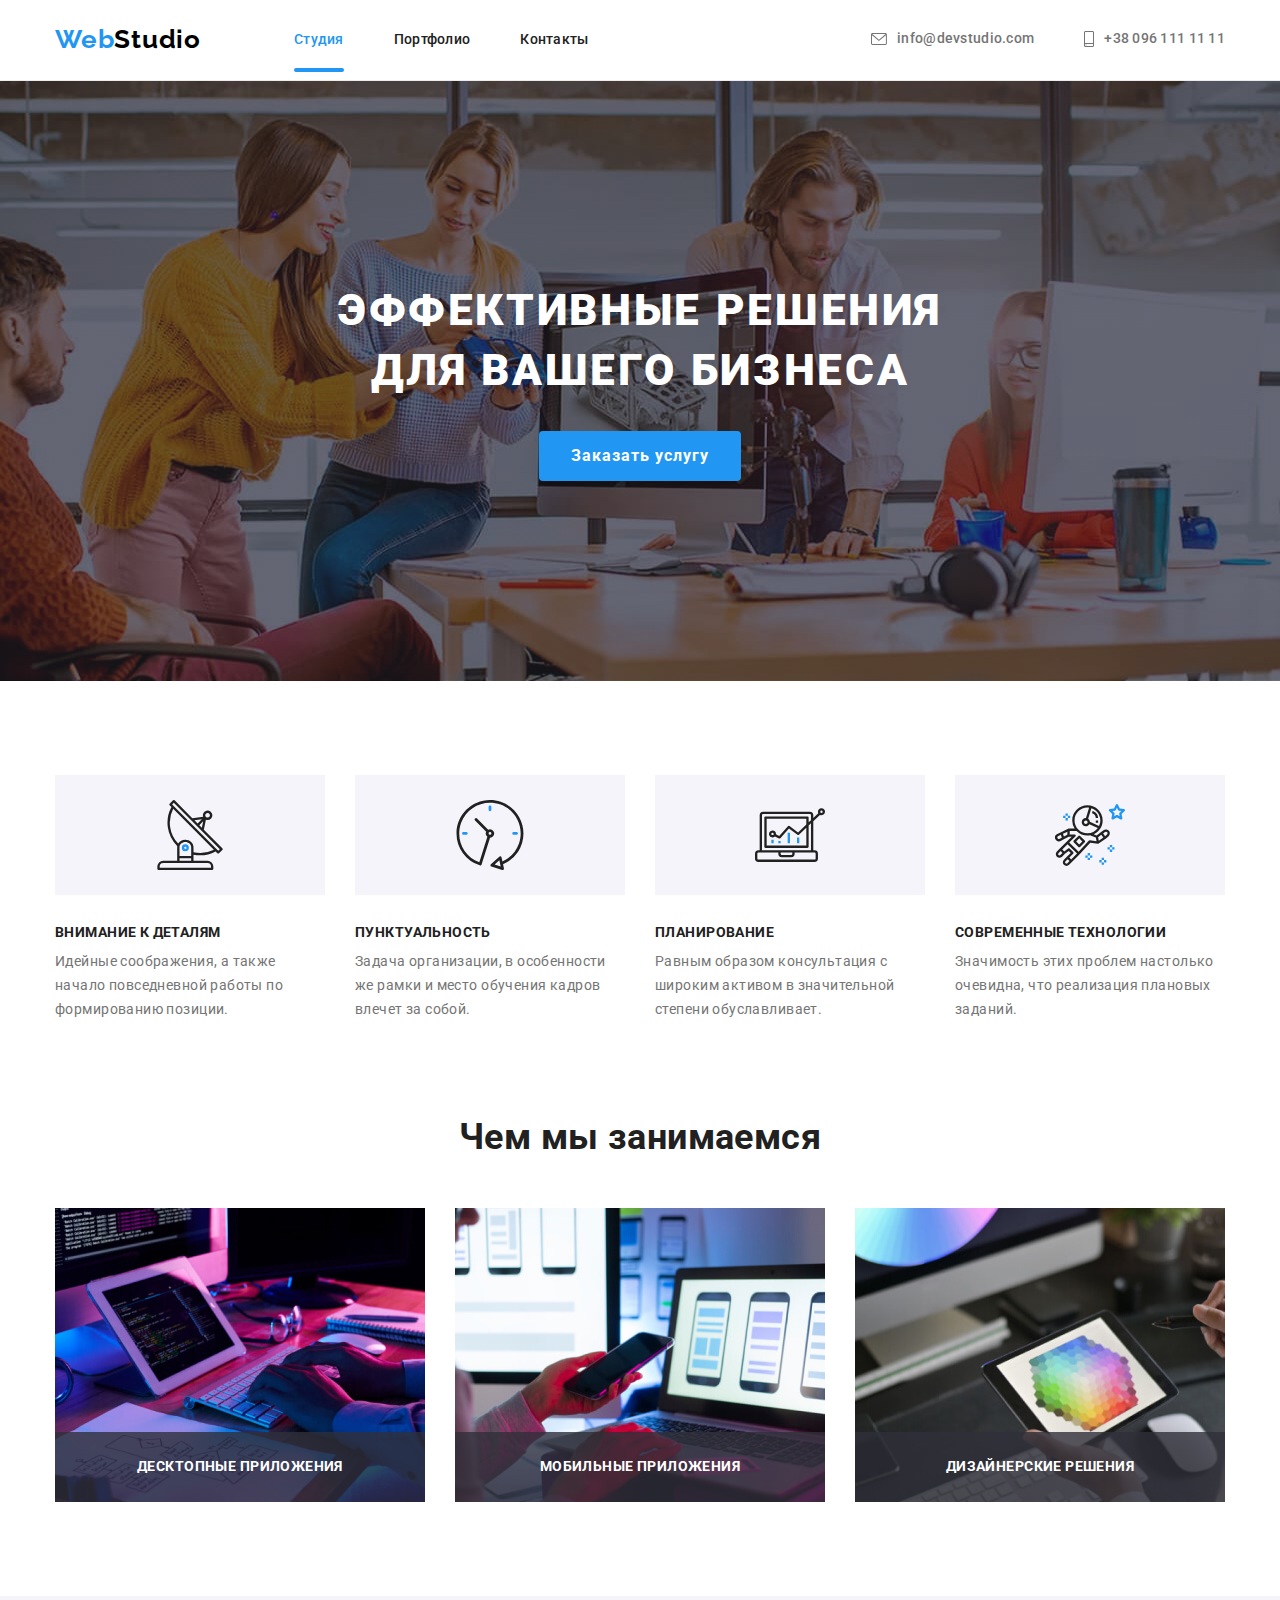
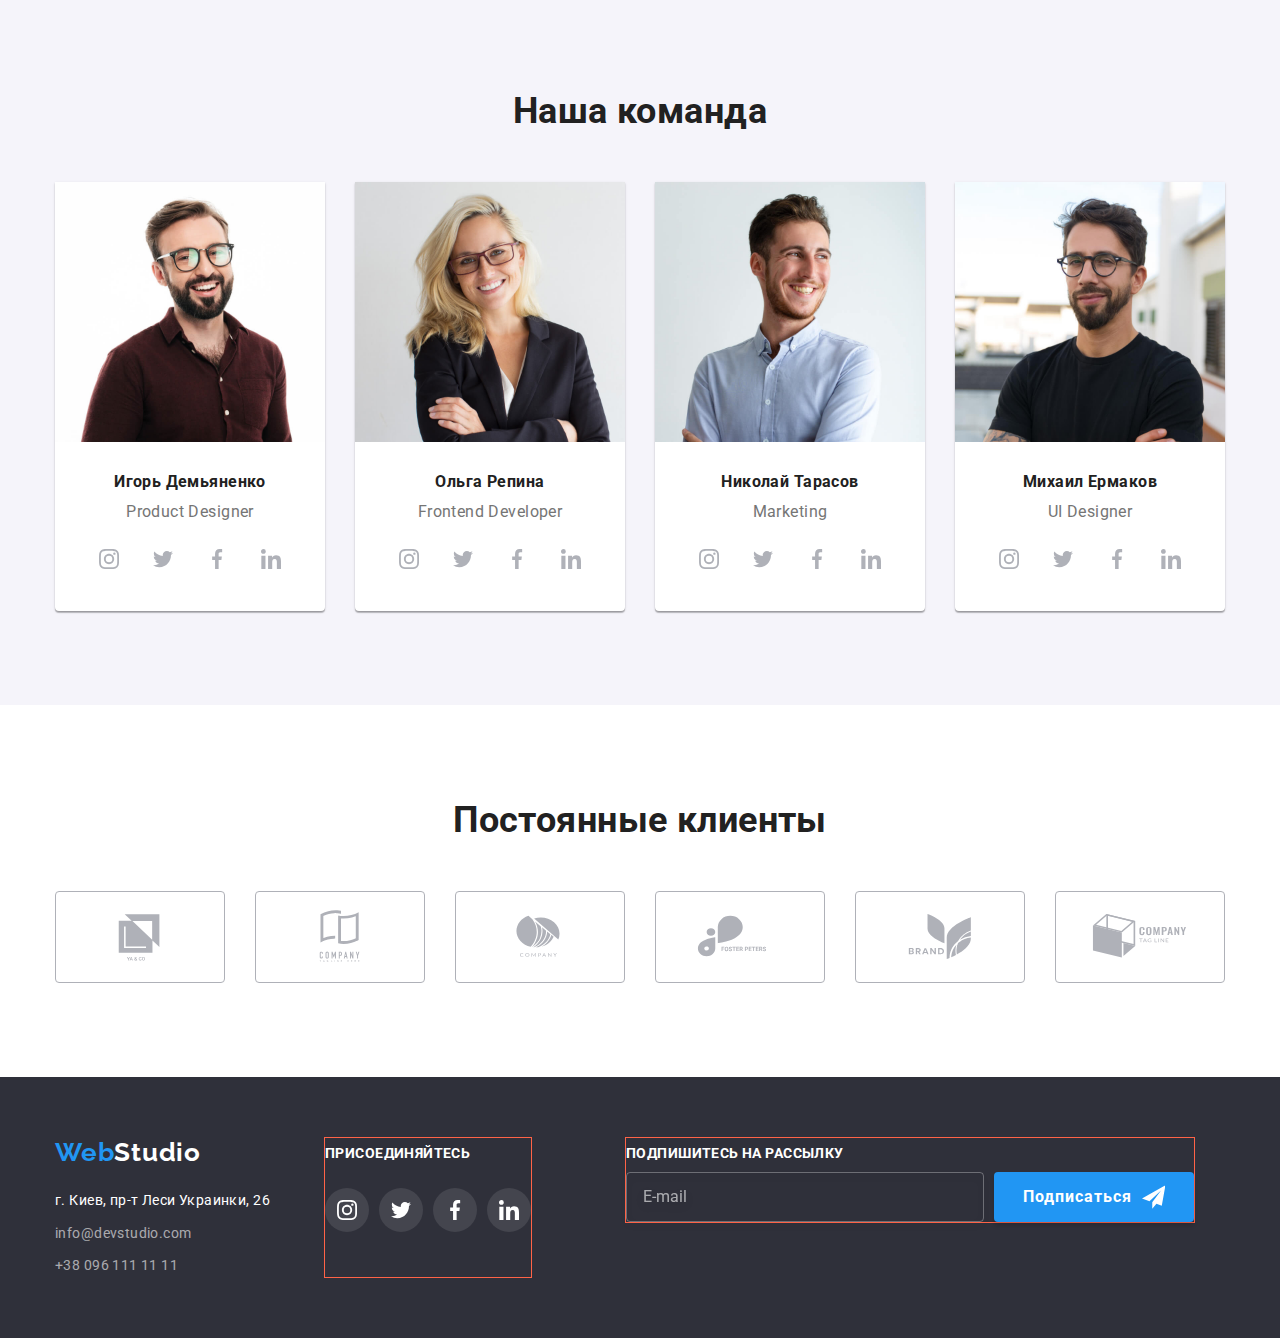
==== index.html @ c81ff9a6 "hw-6-start" ====
<!DOCTYPE html>
<html lang="ru">
  <head>
    <meta charset="UTF-8" />
    <meta http-equiv="X-UA-Compatible" content="IE=edge" />
    <meta name="viewport" content="width=device-width, initial-scale=1.0" />
    <title>WebStudio</title>
    <link rel="preconnect" href="https://fonts.gstatic.com" />
    <link
      href="https://fonts.googleapis.com/css2?family=Raleway:wght@700&family=Roboto:wght@400;500;700;900&display=swap"
      rel="stylesheet"
    />
    <link
      rel="stylesheet"
      href="https://cdnjs.cloudflare.com/ajax/libs/modern-normalize/1.0.0/modern-normalize.min.css"
    />
    <link rel="stylesheet" href="./css/styles.css" />
  </head>
  <body>
    <!-- Шапка сайта -->
    <header class="page-header">
      <div class="container">
        <nav class="nav">
          <a href="./" class="logo link"
            >Web<span class="logo-header-word">Studio</span></a
          >
          <ul class="site-nav list">
            <li class="site-nav-item">
              <a href="" class="link current">Студия</a>
            </li>
            <li class="site-nav-item">
              <a href="./portfolio.html" class="link">Портфолио</a>
            </li>
            <li class="site-nav-item"><a href="" class="link">Контакты</a></li>
          </ul>
        </nav>
        <ul class="contact list">
          <li class="contact-item">
            <a href="mailto:info@devstudio.com" class="contact-link link"
              ><svg class="contact-icon" width="16" height="12">
                <use href="./images/icons.svg#icon-envelope"></use></svg
              >info@devstudio.com</a
            >
          </li>
          <li class="contact-item">
            <a href="tel:+380961111111" class="contact-link link">
              <svg class="contact-icon" width="10px" height="16px">
                <use href="./images/icons.svg#icon-smartphone"></use>
              </svg>
              +38 096 111 11 11</a
            >
          </li>
        </ul>
      </div>
    </header>
    <main>
      <!-- Герой -->
      <section class="hero">
        <div class="container">
          <h1 class="hero-title">
            Эффективные решения <br />
            для вашего бизнеса
          </h1>
          <button
            data-modal-open
            type="button"
            class="btn hero-button btn-actions"
          >
            Заказать услугу
          </button>
        </div>
      </section>
      <!-- Преимущества -->
      <section class="section section-advantage">
        <div class="container">
          <h2 class="visually-hidden">Преимущества</h2>
          <ul class="advantage list card-set">
            <li class="advantage-item">
              <div class="box-advantage-icon">
                <svg class="advantage-icon">
                  <use href="./images/icons.svg#icon-antenna"></use>
                </svg>
              </div>
              <h3 class="advantage-title">Внимание к деталям</h3>
              <p class="advantage-text">
                Идейные соображения, а также начало повседневной работы по
                формированию позиции.
              </p>
            </li>
            <li class="advantage-item">
              <div class="box-advantage-icon">
                <svg class="advantage-icon">
                  <use href="./images/icons.svg#icon-clock"></use>
                </svg>
              </div>
              <h3 class="advantage-title">Пунктуальность</h3>
              <p class="advantage-text">
                Задача организации, в особенности же рамки и место обучения
                кадров влечет за собой.
              </p>
            </li>
            <li class="advantage-item">
              <div class="box-advantage-icon">
                <svg class="advantage-icon">
                  <use href="./images/icons.svg#icon-diagram"></use>
                </svg>
              </div>
              <h3 class="advantage-title">Планирование</h3>
              <p class="advantage-text">
                Равным образом консультация с широким активом в значительной
                степени обуславливает.
              </p>
            </li>
            <li class="advantage-item">
              <div class="box-advantage-icon">
                <svg class="advantage-icon">
                  <use href="./images/icons.svg#icon-astronaut"></use>
                </svg>
              </div>
              <h3 class="advantage-title">Современные технологии</h3>
              <p class="advantage-text">
                Значимость этих проблем настолько очевидна, что реализация
                плановых заданий.
              </p>
            </li>
          </ul>
        </div>
      </section>
      <!-- Примеры работ -->
      <section class="section">
        <div class="container">
          <h2 class="section-title">Чем мы занимаемся</h2>
          <ul class="list card-set list-examples">
            <li class="item-example">
              <img
                src="./images/box-1.jpg"
                alt="Десктопные приложения"
                width="370"
                height="294"
              />
              <h3 class="title-example">Десктопные приложения</h3>
            </li>
            <li class="item-example">
              <img
                src="./images/box-2.jpg"
                alt="Мобильные приложения"
                width="370"
                height="294"
              />
              <h3 class="title-example">Мобильные приложения</h3>
            </li>
            <li class="item-example">
              <img
                src="./images/box-3.jpg"
                alt="Дизайнерские решения"
                width="370"
                height="294"
              />
              <h3 class="title-example">Дизайнерские решения</h3>
            </li>
          </ul>
        </div>
      </section>
      <!-- Команда -->
      <section class="section command">
        <div class="container">
          <h2 class="section-title">Наша команда</h2>
          <ul class="list card-set">
            <li class="list-card">
              <img
                src="./images/igor-demyanenko.jpg"
                alt="Игорь Демьяненко"
                width="270"
                height="260"
              />
              <div class="text-card">
                <h3 class="list-caption card-info">Игорь Демьяненко</h3>
                <p class="list-text card-info">Product Designer</p>
              </div>
              <ul class="social-icon list">
                <li class="social-icon-item">
                  <a
                    href=""
                    class="social-icon-link"
                    target="_blank"
                    rel="noopener noreferrer"
                  >
                    <svg class="social-icon-svg">
                      <use href="./images/icons.svg#icon-instagram-2"></use>
                    </svg>
                  </a>
                </li>
                <li class="social-icon-item">
                  <a
                    href=""
                    class="social-icon-link"
                    target="_blank"
                    rel="noopener noreferrer"
                  >
                    <svg class="social-icon-svg">
                      <use href="./images/icons.svg#icon-twitter-1"></use>
                    </svg>
                  </a>
                </li>
                <li class="social-icon-item">
                  <a
                    href=""
                    class="social-icon-link"
                    target="_blank"
                    rel="noopener noreferrer"
                  >
                    <svg class="social-icon-svg">
                      <use href="./images/icons.svg#icon-facebook-1"></use>
                    </svg>
                  </a>
                </li>
                <li class="social-icon-item">
                  <a
                    href=""
                    class="social-icon-link"
                    target="_blank"
                    rel="noopener noreferrer"
                  >
                    <svg class="social-icon-svg">
                      <use href="./images/icons.svg#icon-linkedin-1"></use>
                    </svg>
                  </a>
                </li>
              </ul>
            </li>
            <li class="list-card">
              <img
                src="./images/olga-repyna.jpg"
                alt="Ольга Репина"
                width="270"
                height="260"
              />
              <div class="text-card">
                <h3 class="list-caption card-info">Ольга Репина</h3>
                <p class="list-text card-info">Frontend Developer</p>
              </div>
              <ul class="social-icon list">
                <li class="social-icon-item">
                  <a
                    href=""
                    class="social-icon-link"
                    target="_blank"
                    rel="noopener noreferrer"
                  >
                    <svg class="social-icon-svg">
                      <use href="./images/icons.svg#icon-instagram-2"></use>
                    </svg>
                  </a>
                </li>
                <li class="social-icon-item">
                  <a
                    href=""
                    class="social-icon-link"
                    target="_blank"
                    rel="noopener noreferrer"
                  >
                    <svg class="social-icon-svg">
                      <use href="./images/icons.svg#icon-twitter-1"></use>
                    </svg>
                  </a>
                </li>
                <li class="social-icon-item">
                  <a
                    href=""
                    class="social-icon-link"
                    target="_blank"
                    rel="noopener noreferrer"
                  >
                    <svg class="social-icon-svg">
                      <use href="./images/icons.svg#icon-facebook-1"></use>
                    </svg>
                  </a>
                </li>
                <li class="social-icon-item">
                  <a
                    href=""
                    class="social-icon-link"
                    target="_blank"
                    rel="noopener noreferrer"
                  >
                    <svg class="social-icon-svg">
                      <use href="./images/icons.svg#icon-linkedin-1"></use>
                    </svg>
                  </a>
                </li>
              </ul>
            </li>
            <li class="list-card">
              <img
                src="./images/nikolay-tarasov.jpg"
                alt="Николай Тарасов"
                width="270"
                height="260"
              />
              <div class="text-card">
                <h3 class="list-caption card-info">Николай Тарасов</h3>
                <p class="list-text card-info">Marketing</p>
              </div>
              <ul class="social-icon list">
                <li class="social-icon-item">
                  <a
                    href=""
                    class="social-icon-link"
                    target="_blank"
                    rel="noopener noreferrer"
                  >
                    <svg class="social-icon-svg">
                      <use href="./images/icons.svg#icon-instagram-2"></use>
                    </svg>
                  </a>
                </li>
                <li class="social-icon-item">
                  <a
                    href=""
                    class="social-icon-link"
                    target="_blank"
                    rel="noopener noreferrer"
                  >
                    <svg class="social-icon-svg">
                      <use href="./images/icons.svg#icon-twitter-1"></use>
                    </svg>
                  </a>
                </li>
                <li class="social-icon-item">
                  <a
                    href=""
                    class="social-icon-link"
                    target="_blank"
                    rel="noopener noreferrer"
                  >
                    <svg class="social-icon-svg">
                      <use href="./images/icons.svg#icon-facebook-1"></use>
                    </svg>
                  </a>
                </li>
                <li class="social-icon-item">
                  <a
                    href=""
                    class="social-icon-link"
                    target="_blank"
                    rel="noopener noreferrer"
                  >
                    <svg class="social-icon-svg">
                      <use href="./images/icons.svg#icon-linkedin-1"></use>
                    </svg>
                  </a>
                </li>
              </ul>
            </li>
            <li class="list-card">
              <img
                src="./images/michail-ermakov.jpg"
                alt="Михаил Ермаков"
                width="270"
                height="260"
              />
              <div class="text-card">
                <h3 class="list-caption card-info">Михаил Ермаков</h3>
                <p class="list-text card-info">UI Designer</p>
              </div>
              <ul class="social-icon list">
                <li class="social-icon-item">
                  <a
                    href=""
                    class="social-icon-link"
                    target="_blank"
                    rel="noopener noreferrer"
                  >
                    <svg class="social-icon-svg">
                      <use href="./images/icons.svg#icon-instagram-2"></use>
                    </svg>
                  </a>
                </li>
                <li class="social-icon-item">
                  <a
                    href=""
                    class="social-icon-link"
                    target="_blank"
                    rel="noopener noreferrer"
                  >
                    <svg class="social-icon-svg">
                      <use href="./images/icons.svg#icon-twitter-1"></use>
                    </svg>
                  </a>
                </li>
                <li class="social-icon-item">
                  <a
                    href=""
                    class="social-icon-link"
                    target="_blank"
                    rel="noopener noreferrer"
                  >
                    <svg class="social-icon-svg">
                      <use href="./images/icons.svg#icon-facebook-1"></use>
                    </svg>
                  </a>
                </li>
                <li class="social-icon-item">
                  <a
                    href=""
                    class="social-icon-link"
                    target="_blank"
                    rel="noopener noreferrer"
                  >
                    <svg class="social-icon-svg">
                      <use href="./images/icons.svg#icon-linkedin-1"></use>
                    </svg>
                  </a>
                </li>
              </ul>
            </li>
          </ul>
        </div>
      </section>
    </main>
    <!-- Постоянные клиенты -->
    <section class="section logos">
      <div class="container">
        <h2 class="section-title">Постоянные клиенты</h2>
        <ul class="logo-icon-list list">
          <li class="logo-icon-item">
            <a
              href=""
              class="logo-icon-link"
              target="_blank"
              rel="noopener noreferrer"
              ><svg class="icon-logo">
                <use href="./images/icons.svg#icon-logo"></use></svg
            ></a>
          </li>
          <li class="logo-icon-item">
            <a
              href=""
              class="logo-icon-link"
              target="_blank"
              rel="noopener noreferrer"
              ><svg class="icon-logo">
                <use href="./images/icons.svg#icon-logo-1"></use></svg
            ></a>
          </li>
          <li class="logo-icon-item">
            <a
              href=""
              class="logo-icon-link"
              target="_blank"
              rel="noopener noreferrer"
              ><svg class="icon-logo">
                <use href="./images/icons.svg#icon-logo-2"></use></svg
            ></a>
          </li>
          <li class="logo-icon-item">
            <a
              href=""
              class="logo-icon-link"
              target="_blank"
              rel="noopener noreferrer"
              ><svg class="icon-logo">
                <use href="./images/icons.svg#icon-logo-3"></use></svg
            ></a>
          </li>
          <li class="logo-icon-item">
            <a
              href=""
              class="logo-icon-link"
              target="_blank"
              rel="noopener noreferrer"
              ><svg class="icon-logo">
                <use href="./images/icons.svg#icon-logo-4"></use></svg
            ></a>
          </li>
          <li class="logo-icon-item">
            <a
              href=""
              class="logo-icon-link"
              target="_blank"
              rel="noopener noreferrer"
              ><svg class="icon-logo">
                <use href="./images/icons.svg#icon-logo-5"></use></svg
            ></a>
          </li>
        </ul>
      </div>
    </section>
    <!-- Подвал страницы -->
    <footer class="footer">
      <div class="container">
        <div class="box-logo-address">
          <a href="./" class="logo link"
            >Web<span class="logo-footer-word">Studio</span></a
          >
          <address class="address">
            <ul class="list">
              <li class="list-address">
                <a href="" class="list-not-link link"
                  >г. Киев, пр-т Леси Украинки, 26</a
                >
              </li>
              <li class="list-address">
                <a href="mailto:info@devstudio.com" class="list-link link"
                  >info@devstudio.com
                </a>
              </li>
              <li class="list-address">
                <a href="tel:+380961111111" class="list-link link"
                  >+38 096 111 11 11</a
                >
              </li>
            </ul>
          </address>
        </div>
        <div class="box-social">
          <h3 class="title-footer">Присоединяйтесь</h3>
          <ul class="footer-social-list list">
            <li class="social-icon-item">
              <a
                href=""
                class="icon-social-link"
                target="_blank"
                rel="noopener noreferrer"
                ><svg class="icon-social-svg">
                  <use href="./images/icons.svg#icon-instagram-2"></use></svg
              ></a>
            </li>
            <li class="social-icon-item">
              <a
                href=""
                class="icon-social-link"
                target="_blank"
                rel="noopener noreferrer"
                ><svg class="icon-social-svg">
                  <use href="./images/icons.svg#icon-twitter-1"></use></svg
              ></a>
            </li>
            <li class="social-icon-item">
              <a
                href=""
                class="icon-social-link"
                target="_blank"
                rel="noopener noreferrer"
                ><svg class="icon-social-svg">
                  <use href="./images/icons.svg#icon-facebook-1"></use></svg
              ></a>
            </li>
            <li class="social-icon-item">
              <a
                href=""
                class="icon-social-link"
                target="_blank"
                rel="noopener noreferrer"
                ><svg class="icon-social-svg">
                  <use href="./images/icons.svg#icon-linkedin-1"></use></svg
              ></a>
            </li>
          </ul>
        </div>
        <div class="box-subscribe">
          <form>
            <h3 class="title-footer">Подпишитесь на рассылку</h3>
            <input
              class="field-fotter-subscribe"
              type="email"
              name="email"
              placeholder="E-mail"
            />
            <button type="submit" class="btn btn-actions">
              Подписаться<svg class="icon-send">
                <use href="./images/icons.svg#icon-icon-send"></use>
              </svg>
            </button>
          </form>
        </div>
      </div>
    </footer>
    <!-- Модальное окно -->
    <div class="backdrop is-hidden" data-modal>
      <div class="modal">
        <div class="box-close">
          <button data-modal-close type="button" class="btn-close">
            <svg class="icon-close-svg">
              <use href="./images/icons.svg#icon-close"></use>
            </svg>
          </button>
        </div>
        <div class="box-form">
          <b class="modal-action">Оставьте свои данные, мы вам перезвоним</b>
          <form>
            <label class="text-label">
              Имя
              <input class="modal-field" type="text" name="user-name" />
            </label>
            <label class="text-label">
              Телефон
              <input class="modal-field" type="tel" name="tel" />
            </label>
            <label class="text-label">
              Почта
              <input class="modal-field" type="email" name="email" />
            </label>
            <label class="text-label">
              Коментарии
              <textarea class="feedback-field" name="feedback" placeholder="Введите текст"></textarea>
            </label>
            <input type="checkbox" name="user-checkbox" id="user-checkbox"
            <label for="user-checkbox" class="checkbox-label text-label">
            Соглашаюсь с рассылкой и принимаю <a href="#">Условия договора</a></label>
            <button type="submit" class="btn btn-actions">Отправить</button>
          </form>
        </div>
      </div>
    </div>
    <script src="./js/modal.js"></script>
  </body>
</html>
---- css/styles.css ----
/* основной текст страницы #757575 */
/* цвет заголовков #212121 */
/* цвет лого 1 - #2196F3
               2 - #000000 */
/* цвет нав #212121 */
/* акцент #2196F3
белый #FFFFFF */
/* фон шапки #FFFFFF */
/* фон футтера и сеции герой #2F303A */
/* фон команда #F5F4FA */
/* основной фон #FFFFFF */
/* контакты color: rgba(255, 255, 255, 0.6); */
/* cсылки в футере #FFFFFF
адрес FFFFFF 60%  */
:root {
  --primary-text-color: #757575;
  --accent-color: #2196f3;
  --title-text-color: #212121;
  --primary-white-color: #ffffff;
  --secondary-bg-color: #2f303a;
  --grey-bg-color: #f5f4fa;
  --main-font-family: 'Roboto', sans-serif;
  --social-icon-color: #afb1b8;
}
html {
  box-sizing: border-box;
}
*,
*::before,
*::after {
  box-sizing: inherit;
}
body {
  background-color: var(--primary-white-color);
  color: var(--primary-text-color);
  font-family: var(--main-font-family);
  font-size: 14px;
  line-height: 1.71;
  letter-spacing: 0.03em;
}
h1,
h2,
h3,
p {
  margin-top: 0;
  margin-bottom: 0;
}

img {
  display: block;
  max-width: 100%;
  height: auto;
}

.container {
  width: 1200px;
  padding-left: 15px;
  padding-right: 15px;
  margin-left: auto;
  margin-right: auto;
}
.visually-hidden {
  position: absolute !important;
  clip: rect(1px 1px 1px 1px);
  clip: rect(1px, 1px, 1px, 1px);
  padding: 0 !important;
  border: 0 !important;
  height: 1px !important;
  width: 1px !important;
  overflow: hidden;
}
.list {
  list-style: none;
  margin: 0;
  padding-left: 0;
}
.link {
  text-decoration: none;
}
.section {
  padding-top: 94px;
  padding-bottom: 94px;
}
.card-set {
  display: flex;
  flex-wrap: wrap;
  margin-left: -30px;
  margin-top: -30px;
}
.btn {
  cursor: pointer;
}
.btn-actions {
  letter-spacing: 0.06em;
  color: var(--primary-white-color);
  font-weight: 700;
  font-size: 16px;
  line-height: 1.87;
  display: flex;
  border: 0;
  align-items: center;
  background-color: var(--accent-color);
  box-shadow: 0px 4px 4px rgba(0, 0, 0, 0.15);
  border-radius: 4px;
}
/* навигация сайта */
.page-header {
  border-bottom: 1px solid #ececec;
}

.page-header .container {
  display: flex;
  align-items: center;
  justify-content: space-between;
  height: 100%;
}

.page-header .link {
  padding-top: 24px;
  padding-bottom: 25px;
}

.logo {
  color: var(--accent-color);
  font-family: 'Raleway', sans-serif;
  font-weight: 700;
  font-size: 26px;
  line-height: 1.19;
  letter-spacing: 0.03em;

  margin-right: 93px;
}
.nav {
  display: flex;
  align-items: center;
}
.logo-header-word {
  color: #000000;
}
.site-nav {
  display: flex;
}
.site-nav-item:not(:last-child) {
  margin-right: 50px;
}
.site-nav .link {
  color: var(--title-text-color);
  font-weight: 500;
  line-height: 1.14;
  letter-spacing: 0.02em;
  position: relative;
  transition: color 250ms cubic-bezier(0.4, 0, 0.2, 1);
}
.site-nav .link:hover,
.site-nav .link:focus {
  color: var(--accent-color);
}
.site-nav .link.current {
  color: var(--accent-color);
}

.link.current::after {
  content: '';
  position: absolute;
  left: 0;
  bottom: 0;
  display: block;
  width: 100%;
  height: 4px;
  background: var(--accent-color);
  border-radius: 2px;
}

.contact {
  display: flex;
}
.contact-item:not(:last-child) {
  margin-right: 50px;
}
.contact .contact-link {
  color: var(--primary-text-color);
  font-weight: 500;
  line-height: 1.14;
  letter-spacing: 0.02em;
  display: flex;
  align-items: center;
  transition: color 250ms cubic-bezier(0.4, 0, 0.2, 1);
}
.contact .contact-link:hover,
.contact .contact-link:focus {
  color: var(--accent-color);
}

.contact-icon {
  display: inline-flex;
  margin-right: 10px;
  fill: currentColor;
}
/* Герой */
.hero {
  background-color: var(--secondary-bg-color);
  margin-right: auto;
  margin-left: auto;

  max-width: 1600px;
  background-image: linear-gradient(
      to top left,
      rgba(47, 48, 58, 0.4),
      rgba(47, 48, 58, 0.4)
    ),
    url('../images/bg-hero.jpg');
  background-repeat: no-repeat;
  background-position: center;
  background-size: cover;
}

.hero .container {
  display: flex;
  flex-direction: column;
  justify-content: center;
  height: 100%;
  padding-top: 200px;
  padding-bottom: 200px;
}
.hero .hero-title {
  font-family: var(--main-font-family);
  font-weight: 900;
  font-size: 44px;
  line-height: 1.36;
  text-transform: uppercase;
  text-align: center;
  letter-spacing: 0.06em;
  color: var(--primary-white-color);

  margin-bottom: 30px;
}
.hero .hero-button {
  padding: 10px 32px;
  margin-right: auto;
  margin-left: auto;
}

/* Преимущества */
.section-advantage {
  padding-bottom: 0;
}
.advantage-item {
  margin-left: 30px;
  margin-top: 30px;
  flex-basis: calc((100% - 4 * 30px) / 4);
}
.advantage .advantage-title {
  font-size: 14px;
  line-height: 1.14;
  text-transform: uppercase;
  color: var(--title-text-color);
  font-family: var(--main-font-family);
  font-weight: 700;

  margin-bottom: 10px;
}
.box-advantage-icon {
  display: flex;
  justify-content: center;
  align-items: center;
  height: 120px;
  background-color: var(--grey-bg-color);
  margin-bottom: 30px;
}
.advantage-icon {
  width: 70px;
  height: 70px;
  fill: var(--title-text-color);
}

/* Примеры работ и команда h2 */
.section .section-title {
  font-size: 36px;
  line-height: 1.17;
  text-align: center;
  color: var(--title-text-color);

  margin-bottom: 50px;
}

.item-example {
  margin-left: 30px;
  margin-top: 30px;
  flex-basis: calc((100% - 3 * 30px) / 3);

  position: relative;
}
.title-example {
  font-weight: bold;
  font-size: 14px;
  line-height: 1.14;
  display: flex;
  justify-content: center;
  align-items: center;
  padding: 27px;
  text-transform: uppercase;
  color: #ffffff;
  background-color: rgba(47, 48, 58, 0.8);
  position: absolute;
  width: 100%;
  left: 0;
  bottom: 0;
}
/* Команда */
.command {
  background-color: var(--grey-bg-color);
}
.list .list-card {
  background-color: var(--primary-white-color);
  margin-left: 30px;
  margin-top: 30px;
  flex-basis: calc((100% - 4 * 30px) / 4);
  box-shadow: 0px 1px 3px rgba(0, 0, 0, 0.12), 0px 1px 1px rgba(0, 0, 0, 0.14),
    0px 2px 1px rgba(0, 0, 0, 0.2);
  border-radius: 0px 0px 4px 4px;
}
.list .list-caption {
  color: var(--title-text-color);
  margin-bottom: 10px;
  text-align: center;
}
.list-card .card-info {
  font-size: 16px;
  line-height: 1.19;
}
.text-card {
  padding-top: 30px;
  padding-bottom: 16px;
}
.list-text {
  text-align: center;
}
.social-icon {
  display: flex;
  justify-content: center;
}
.social-icon-item {
  padding-bottom: 30px;
}

.social-icon-item:not(:last-child) {
  margin-right: 10px;
}
.social-icon-link {
  display: flex;
  justify-content: center;
  align-items: center;
  width: 44px;
  height: 44px;
  border-radius: 50%;
  background-color: var(--primary-white-color);
  transition: background-color 250ms cubic-bezier(0.4, 0, 0.2, 1);
}
.social-icon-link:hover .social-icon-svg,
.social-icon-link:focus .social-icon-svg {
  fill: var(--primary-white-color);
}
.social-icon-link:hover,
.social-icon-link:focus {
  background-color: var(--accent-color);
}

.social-icon-svg {
  width: 20px;
  height: 20px;
  fill: var(--social-icon-color);
  transition: fill 250ms cubic-bezier(0.4, 0, 0.2, 1);
}

/* Постоянные клиенты */
.logo-icon-list {
  display: inline-flex;
}
.logo-icon-item:not(:last-child) {
  margin-right: 30px;
}
.logo-icon-link {
  display: flex;
  justify-content: center;
  align-items: center;
  width: 170px;
  height: 92px;
  border: 1px solid var(--social-icon-color);
  box-sizing: border-box;
  border-radius: 4px;
  transition: border-color 250ms cubic-bezier(0.4, 0, 0.2, 1);
}
.logo-icon-link:hover,
.logo-icon-link:focus {
  border-color: var(--accent-color);
}
.icon-logo {
  width: 106px;
  height: 60px;
  fill: var(--social-icon-color);
  transition: fill 250ms cubic-bezier(0.4, 0, 0.2, 1);
}
.logo-icon-link:hover .icon-logo,
.logo-icon-link:focus .icon-logo {
  fill: var(--accent-color);
}

/* Подвал */
.footer .container {
  display: flex;
}
.footer {
  background-color: var(--secondary-bg-color);
  padding-top: 60px;
  padding-bottom: 60px;
}
.logo-footer-word {
  color: var(--primary-white-color);
}
.address {
  font-style: inherit;
}
.address .list {
  margin-top: 20px;
}
.list-address:not(:last-child) {
  margin-bottom: 9px;
}
.list .list-link {
  color: rgba(100%, 100%, 100%, 60%);
  transition: color 250ms cubic-bezier(0.4, 0, 0.2, 1);
}
.list .list-link:hover,
.list-link:hover,
.list .list-link:focus,
.list-link:focus {
  color: var(--primary-white-color);
}
.list .list-not-link {
  color: var(--primary-white-color);
}

.icon-social-link:hover .icon-social-svg,
.icon-social-link:focus .icon-social-svg {
  fill: var(--primary-white-color);
}
.icon-social-link:hover,
.icon-social-link:focus {
  background-color: var(--accent-color);
}
.box-social {
  margin-left: 30px;
  border: 1px solid tomato;
}
.footer-social-list {
  display: flex;
  justify-content: center;
}
.title-footer {
  color: var(--primary-white-color);
  text-transform: uppercase;
  font-weight: 700;
  font-size: 14px;
  line-height: 30.52px;
  margin-bottom: 20px;
}

.icon-social-link {
  display: flex;
  justify-content: center;
  align-items: center;
  width: 44px;
  height: 44px;
  border-radius: 50%;
  background-color: rgba(255, 255, 255, 0.1);
  transition: background-color 250ms cubic-bezier(0.4, 0, 0.2, 1);
}
.icon-social-svg {
  width: 20px;
  height: 20px;
  fill: var(--primary-white-color);
}

.box-subscribe {
  margin-left: 93px;
  border: 1px solid tomato;
  width: 570px;
  height: 86px;
  position: relative;
}

.field-fotter-subscribe {
  background-color: transparent;
  position: absolute;
  width: 358px;
  height: 50px;
  left: 0;
  bottom: 0;

  border: 1px solid rgba(255, 255, 255, 0.3);
  box-sizing: border-box;
  filter: drop-shadow(0px 4px 4px rgba(0, 0, 0, 0.15));
  border-radius: 4px;

  font-size: 16px;
  line-height: 1.25;
  color: var(--primary-white-color);

  padding-left: 16px;
}

.field-fotter-subscribe:focus {
  border-color: var(--primary-white-color);
}

.field-fotter-subscribe:-webkit-autofill,
.field-fotter-subscribe:-webkit-autofill:hover,
.field-fotter-subscribe:-webkit-autofill:focus {
  -webkit-text-fill-color: var(--primary-white-color);
  -webkit-box-shadow: 0 0 0px 1000px var(--secondary-bg-color) inset;
}
.field-fotter-subscribe::placeholder {
  color: rgba(255, 255, 255, 0.6);
}

.footer .btn-actions {
  padding: 10px 29px;
  position: absolute;
  width: 200px;
  height: 50px;
  right: 0;
  bottom: 0;
}

.icon-send {
  width: 24px;
  height: 24px;
  margin-left: 10px;
}

/* Портфолио */
.btn-set {
  display: flex;
  justify-content: center;
  margin-bottom: 50px;
}
.list-filter:not(:last-child) {
  margin-right: 8px;
}
.btn-filter {
  background-color: var(--grey-bg-color);
  color: var(--title-text-color);
  font-weight: 500;
  font-size: 16px;
  line-height: 1.62;
  text-align: center;
  letter-spacing: 0.03em;
  border: 0;
  border-radius: 4px;
  padding: 6px 22px;
  transition: background-color 250ms cubic-bezier(0.4, 0, 0.2, 1),
    color 250ms cubic-bezier(0.4, 0, 0.2, 1),
    box-shadow 250ms cubic-bezier(0.4, 0, 0.2, 1);
}

.btn-filter:hover,
.btn-filter:focus {
  background-color: var(--accent-color);
  color: var(--primary-white-color);
  box-shadow: 0px 3px 1px rgba(0, 0, 0, 0.1), 0px 1px 2px rgba(0, 0, 0, 0.08),
    0px 2px 2px rgba(0, 0, 0, 0.12);
}
.list-portfolio {
  padding: 20px 0 20px 24px;
  border-right: 1px solid var(--primary-white-color);
  border-bottom: 1px solid var(--primary-white-color);
  border-left: 1px solid var(--primary-white-color);
}
.porfolio-title {
  font-weight: 700;
  font-size: 18px;
  line-height: 2;
  letter-spacing: 0.06em;
  color: var(--title-text-color);

  margin-bottom: 4px;
}
.portfolio-text {
  font-size: 16px;
  line-height: 1.87;
  color: var(--primary-text-color);
}

.portfolio-item {
  background: var(--primary-white-color);

  margin-left: 30px;
  margin-top: 30px;
  flex-basis: calc((100% - 3 * 30px) / 3);
}
.portfolio-link {
  display: block;
  border: 1px solid #eeeeee;
  transition: box-shadow 250ms cubic-bezier(0.4, 0, 0.2, 1);
}
.portfolio-link:hover,
.portfolio-link:focus {
  box-shadow: 0px 1px 1px rgba(0, 0, 0, 0.12), 0px 4px 4px rgba(0, 0, 0, 0.06),
    1px 4px 6px rgba(0, 0, 0, 0.16);
}

.portfolio-thumb {
  position: relative;
  overflow: hidden;
}

.overlay {
  position: absolute;
  top: 0;
  left: 0;
  width: 100%;
  height: 100%;
  background-color: rgba(33, 150, 243, 0.9);
  display: flex;
  justify-content: center;
  align-items: center;
  padding: 24px;
  transform: translateY(100%);
  transition: transform 250ms cubic-bezier(0.4, 0, 0.2, 1);
}
.overlay-text {
  font-size: 18px;
  line-height: 1.56;
  color: var(--primary-white-color);
}
.portfolio-link:hover .overlay,
.portfolio-link:focus .overlay {
  transform: translateY(0);
}

/* Модальное окно */
.backdrop {
  position: fixed;
  top: 0;
  left: 0;
  width: 100%;
  height: 100%;
  background-color: rgba(0, 0, 0, 0.2);
  opacity: 1;
  transition: opacity 250ms cubic-bezier(0.4, 0, 0.2, 1);
}

.backdrop.is-hidden {
  opacity: 0;
  pointer-events: none;
}
.backdrop.is-hidden .modal {
  transform: translate(-50%, -50%) scale(0.9);
}

.modal {
  position: absolute;
  top: 50%;
  left: 50%;
  width: 530px;
  height: 585px;
  background-color: var(--primary-white-color);
  box-shadow: 0px 1px 3px rgba(0, 0, 0, 0.12), 0px 1px 1px rgba(0, 0, 0, 0.14),
    0px 2px 1px rgba(0, 0, 0, 0.2);
  border-radius: 4px;
  transform: translate(-50%, -50%) scale(1);
  transition: transform 250ms cubic-bezier(0.4, 0, 0.2, 1),
    opacity 250ms cubic-bezier(0.4, 0, 0.2, 1);
}
.box-close {
  position: absolute;
  top: 8px;
  right: 8px;
}

.btn-close {
  box-sizing: border-box;
  display: flex;
  justify-content: center;
  align-items: center;
  width: 30px;
  height: 30px;
  border: 1px solid rgba(0, 0, 0, 0.1);
  border-radius: 50%;
  background-color: var(--primary-white-color);
}

.icon-close-svg {
  width: 18px;
  height: 18px;
  fill: #000000;
  background-color: var(--primary-white-color);
}

.box-form {
  width: 100%;
  height: 100%;
  padding: 40px;
  border: 1px solid tomato;
}

.modal-action {
  display: block;
  margin-bottom: 12px;
  font-weight: bold;
  font-size: 20px;
  line-height: 1.15;
  text-align: center;
  color: var(--title-text-color);
}

.text-label {
  font-size: 12px;
  line-height: 1.17;
  letter-spacing: 0.01em;
}
.modal-field {
  width: 448px;
  height: 40px;
  border: 1px solid rgba(33, 33, 33, 0.2);
  box-sizing: border-box;
  border-radius: 4px;
  margin-bottom: 10px;
}
.feedback-field {
  box-sizing: border-box;
  resize: none;
  width: 448px;
  height: 120px;
  margin-bottom: 20px;
}
.checkbox-label {
  margin-bottom: 30px;
}
.box-form .btn-actions {
  padding: 10px 55px;
  margin-left: auto;
  margin-right: auto;
}
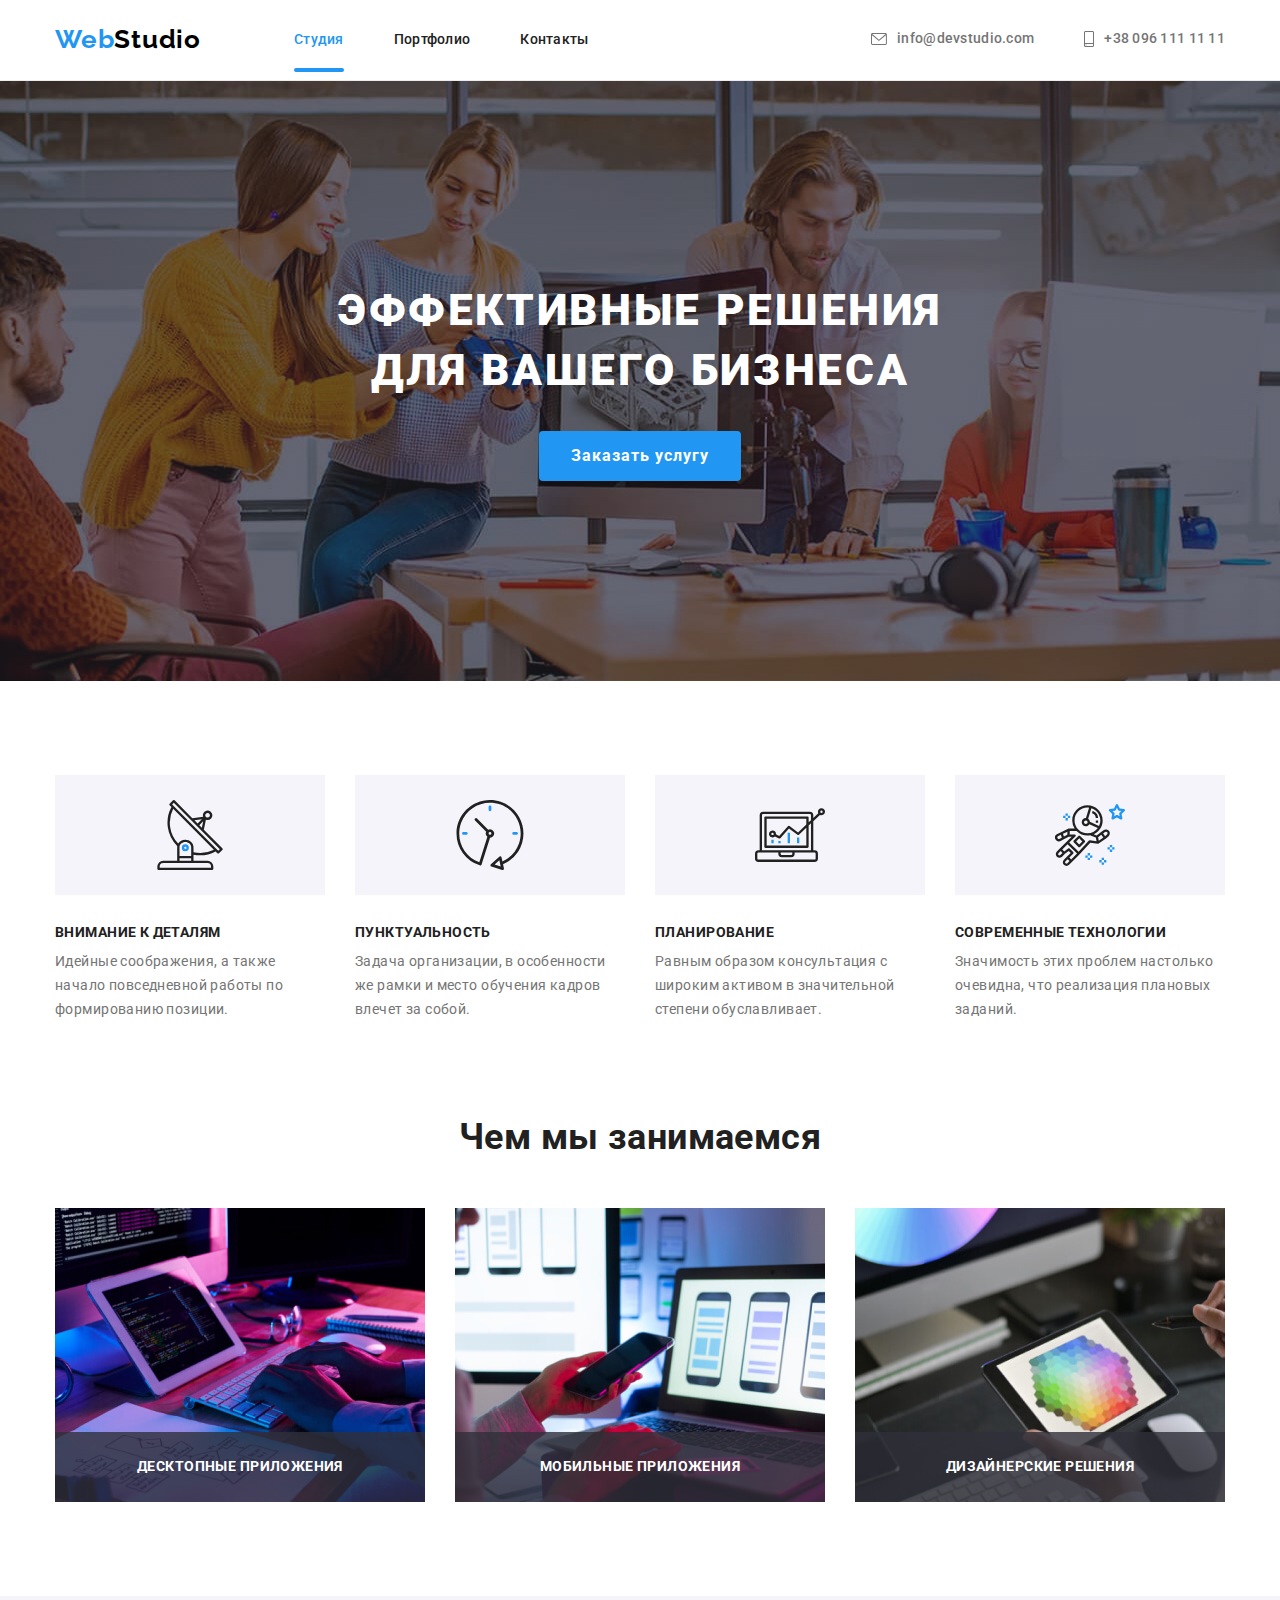
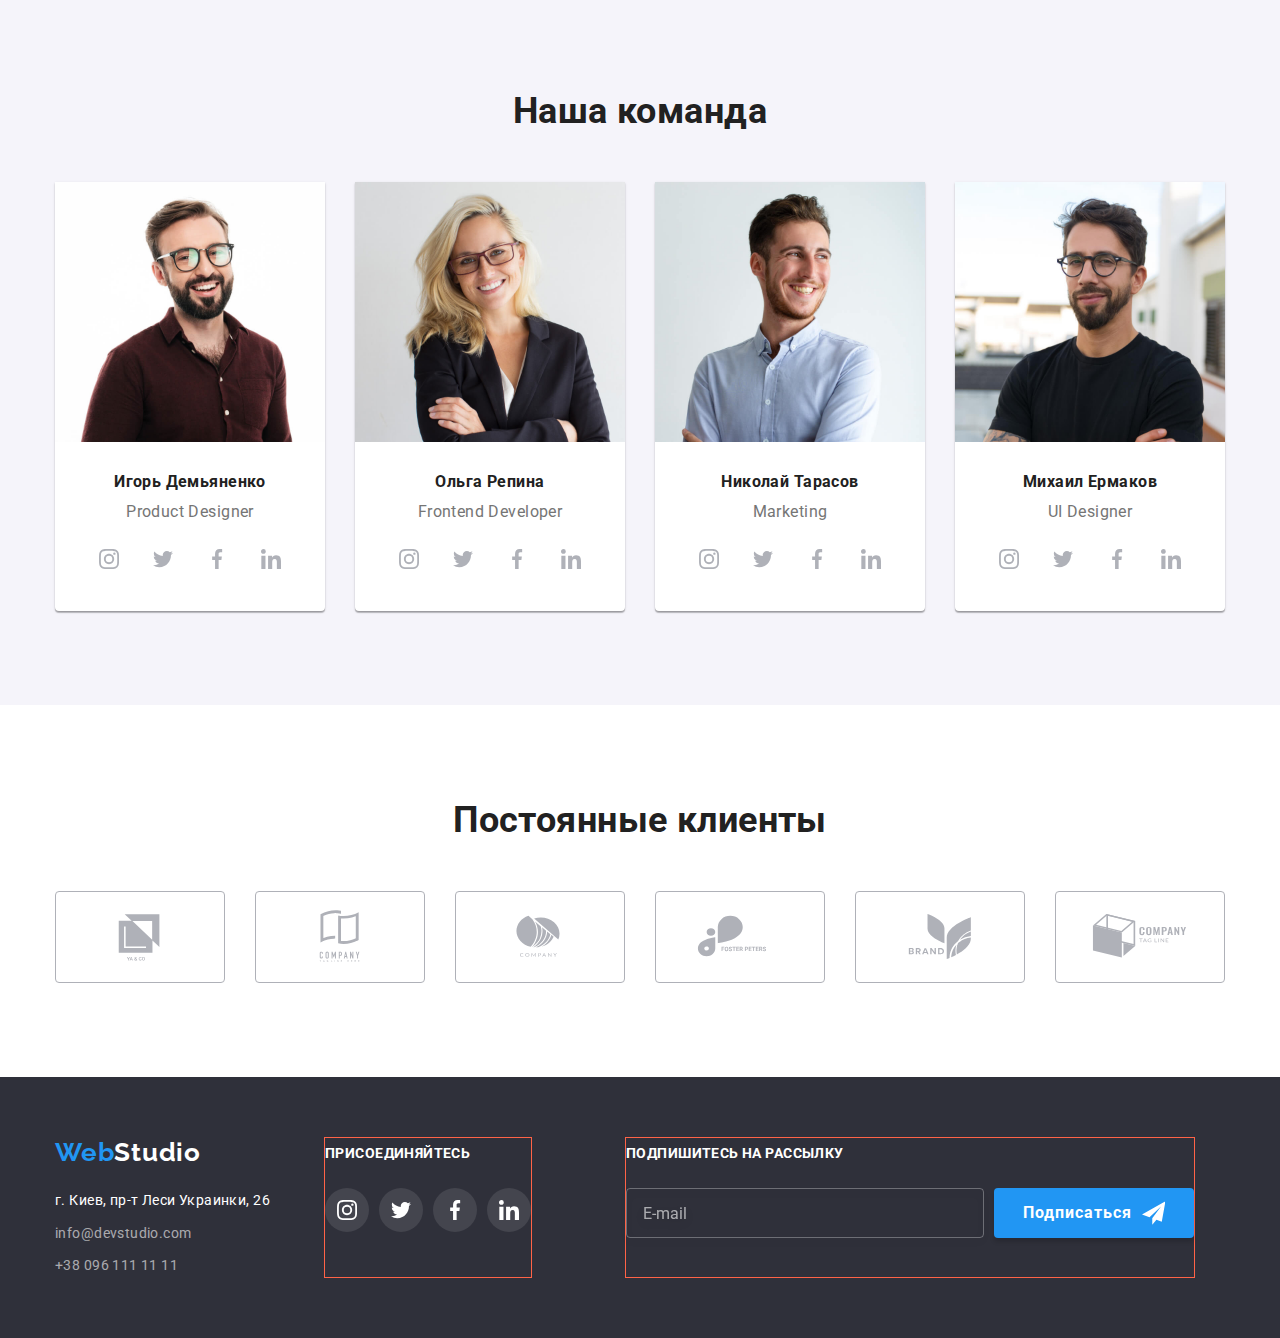
==== commit 1a65def8: "hw-6-inprocess" ====
--- a/index.html
+++ b/index.html
@@ -590,12 +590,19 @@
           <b class="modal-action">Оставьте свои данные, мы вам перезвоним</b>
           <form>
             <label class="text-label">
-              Имя
-              <input class="modal-field" type="text" name="user-name" />
+              Имя<svg class="icon-user-name">
+                <use href="./images/icons.svg#icon-person-black"></use>
+              </svg>
+              <input
+                class="modal-field"
+                type="text"
+                name="user-name"
+                required
+              />
             </label>
             <label class="text-label">
               Телефон
-              <input class="modal-field" type="tel" name="tel" />
+              <input class="modal-field" type="tel" name="tel" required />
             </label>
             <label class="text-label">
               Почта
@@ -603,11 +610,16 @@
             </label>
             <label class="text-label">
               Коментарии
-              <textarea class="feedback-field" name="feedback" placeholder="Введите текст"></textarea>
+              <textarea
+                class="feedback-field"
+                name="feedback"
+                placeholder="Введите текст"
+              ></textarea>
             </label>
-            <input type="checkbox" name="user-checkbox" id="user-checkbox"
+            <input type="checkbox" name="user-checkbox" id="user-checkbox" />
             <label for="user-checkbox" class="checkbox-label text-label">
-            Соглашаюсь с рассылкой и принимаю <a href="#">Условия договора</a></label>
+              Соглашаюсь с рассылкой и принимаю <a href="#">Условия договора</a>
+            </label>
             <button type="submit" class="btn btn-actions">Отправить</button>
           </form>
         </div>
--- a/css/styles.css
+++ b/css/styles.css
@@ -485,7 +485,6 @@
   margin-left: 93px;
   border: 1px solid tomato;
   width: 570px;
-  height: 86px;
   position: relative;
 }
 
@@ -495,7 +494,6 @@
   width: 358px;
   height: 50px;
   left: 0;
-  bottom: 0;
 
   border: 1px solid rgba(255, 255, 255, 0.3);
   box-sizing: border-box;
@@ -529,7 +527,6 @@
   width: 200px;
   height: 50px;
   right: 0;
-  bottom: 0;
 }
 
 .icon-send {
@@ -718,7 +715,9 @@
   font-size: 12px;
   line-height: 1.17;
   letter-spacing: 0.01em;
-}
+  position: relative;
+}
+
 .modal-field {
   width: 448px;
   height: 40px;
@@ -727,14 +726,34 @@
   border-radius: 4px;
   margin-bottom: 10px;
 }
+
+.modal-field:focus,
+.feedback-field:focus {
+  outline: none;
+  border-color: var(--accent-color);
+}
+
+.icon-user-name {
+  width: 18px;
+  height: 18px;
+  fill: var(--title-text-color);
+  position: absolute;
+  left: 15px;
+  bottom: 14px;
+}
 .feedback-field {
   box-sizing: border-box;
   resize: none;
+  padding: 12px 16px;
   width: 448px;
   height: 120px;
+  border: 1px solid rgba(33, 33, 33, 0.2);
+  box-sizing: border-box;
+  border-radius: 4px;
   margin-bottom: 20px;
 }
 .checkbox-label {
+  display: inline-block;
   margin-bottom: 30px;
 }
 .box-form .btn-actions {
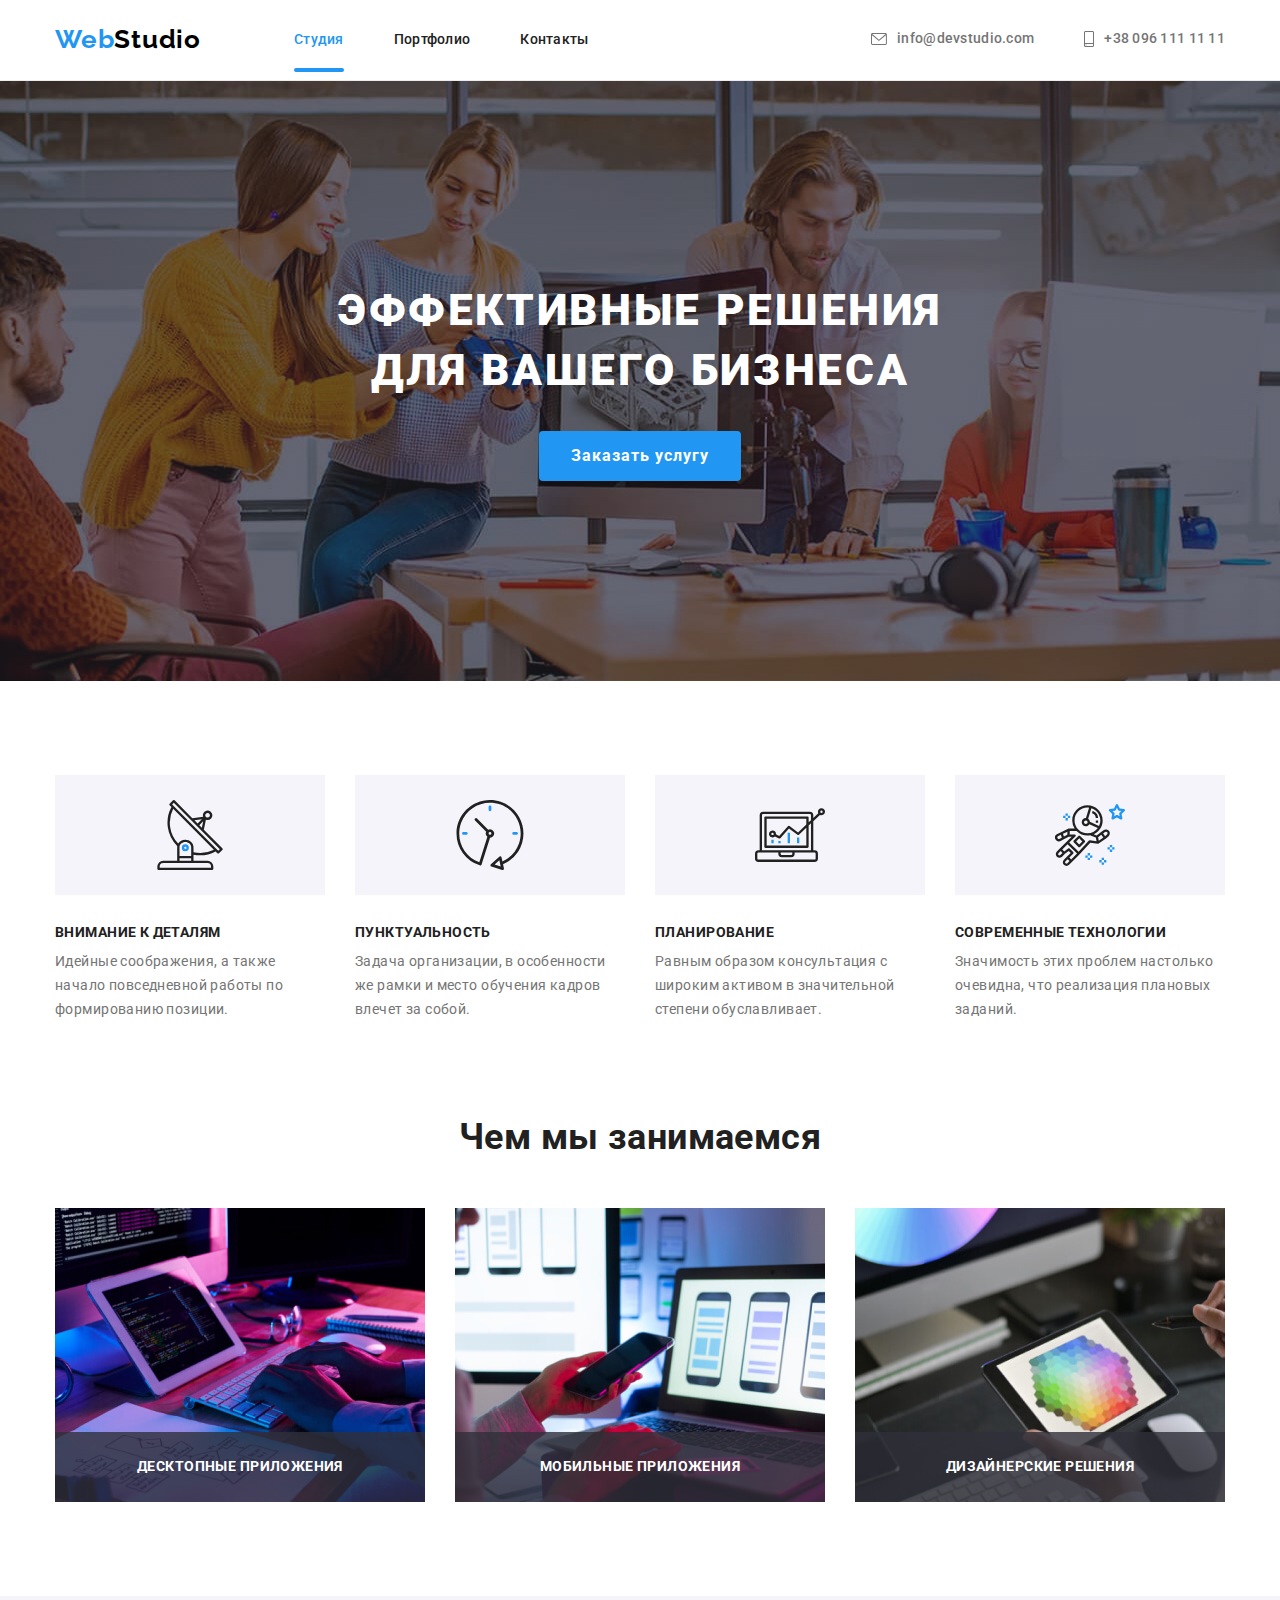
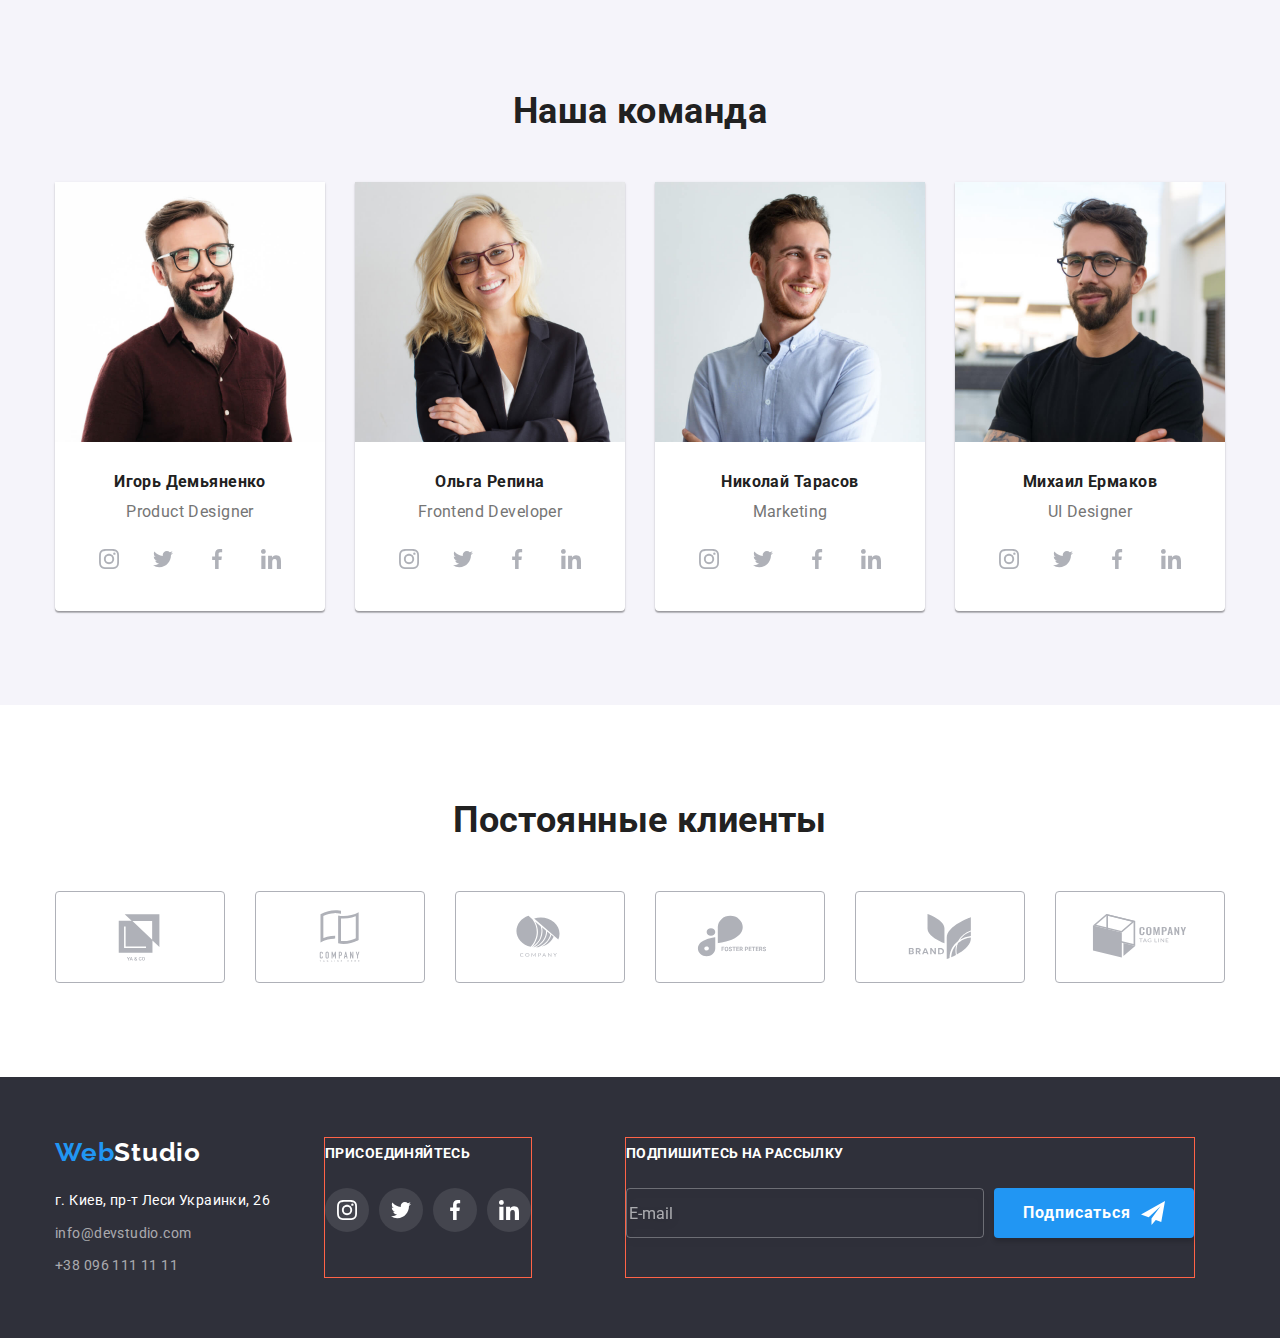
==== commit e0b139bd: "hw-6-finish" ====
--- a/index.html
+++ b/index.html
@@ -559,13 +559,14 @@
           </ul>
         </div>
         <div class="box-subscribe">
-          <form>
-            <h3 class="title-footer">Подпишитесь на рассылку</h3>
+          <h3 class="title-footer">Подпишитесь на рассылку</h3>
+          <form class="form-subscribe">
             <input
               class="field-fotter-subscribe"
               type="email"
               name="email"
               placeholder="E-mail"
+              required
             />
             <button type="submit" class="btn btn-actions">
               Подписаться<svg class="icon-send">
@@ -590,24 +591,28 @@
           <b class="modal-action">Оставьте свои данные, мы вам перезвоним</b>
           <form>
             <label class="text-label">
-              Имя<svg class="icon-user-name">
-                <use href="./images/icons.svg#icon-person-black"></use>
-              </svg>
+              Имя
               <input
                 class="modal-field"
                 type="text"
                 name="user-name"
                 required
-              />
+              /><svg class="icon-user">
+                <use href="./images/icons.svg#icon-person-black"></use>
+              </svg>
             </label>
             <label class="text-label">
               Телефон
-              <input class="modal-field" type="tel" name="tel" required />
-            </label>
+              <input class="modal-field" type="tel" name="phone" required />
+              <svg class="icon-user">
+                <use href="./images/icons.svg#icon-phone-black"></use></svg
+            ></label>
             <label class="text-label">
               Почта
               <input class="modal-field" type="email" name="email" />
-            </label>
+              <svg class="icon-user">
+                <use href="./images/icons.svg#icon-email-black"></use></svg
+            ></label>
             <label class="text-label">
               Коментарии
               <textarea
@@ -616,10 +621,18 @@
                 placeholder="Введите текст"
               ></textarea>
             </label>
-            <input type="checkbox" name="user-checkbox" id="user-checkbox" />
-            <label for="user-checkbox" class="checkbox-label text-label">
-              Соглашаюсь с рассылкой и принимаю <a href="#">Условия договора</a>
-            </label>
+            <div class="box-checkbox">
+              <input
+                type="checkbox"
+                name="user-checkbox"
+                class="visually-hidden checkbox"
+                id="user-checkbox"
+              />
+              <label for="user-checkbox" class="checkbox-label text-label">
+                Соглашаюсь с рассылкой и принимаю
+                <a href="#" class="checkbox-link">Условия договора</a>
+              </label>
+            </div>
             <button type="submit" class="btn btn-actions">Отправить</button>
           </form>
         </div>
--- a/css/styles.css
+++ b/css/styles.css
@@ -485,16 +485,17 @@
   margin-left: 93px;
   border: 1px solid tomato;
   width: 570px;
-  position: relative;
+}
+
+.form-subscribe {
+  display: flex;
+  justify-content: space-between;
 }
 
 .field-fotter-subscribe {
   background-color: transparent;
-  position: absolute;
   width: 358px;
   height: 50px;
-  left: 0;
-
   border: 1px solid rgba(255, 255, 255, 0.3);
   box-sizing: border-box;
   filter: drop-shadow(0px 4px 4px rgba(0, 0, 0, 0.15));
@@ -503,8 +504,7 @@
   font-size: 16px;
   line-height: 1.25;
   color: var(--primary-white-color);
-
-  padding-left: 16px;
+  outline: none;
 }
 
 .field-fotter-subscribe:focus {
@@ -522,11 +522,15 @@
 }
 
 .footer .btn-actions {
-  padding: 10px 29px;
-  position: absolute;
+  padding: 0;
+  box-sizing: border-box;
   width: 200px;
   height: 50px;
   right: 0;
+  display: inline-flex;
+  justify-content: center;
+  align-items: center;
+  /* margin-left: 10px; */
 }
 
 .icon-send {
@@ -660,7 +664,6 @@
   top: 50%;
   left: 50%;
   width: 530px;
-  height: 585px;
   background-color: var(--primary-white-color);
   box-shadow: 0px 1px 3px rgba(0, 0, 0, 0.12), 0px 1px 1px rgba(0, 0, 0, 0.14),
     0px 2px 1px rgba(0, 0, 0, 0.2);
@@ -694,11 +697,14 @@
   background-color: var(--primary-white-color);
 }
 
+.btn-close:focus .icon-close-svg,
+.btn-close:hover .icon-close-svg {
+  fill: var(--accent-color);
+}
+
 .box-form {
   width: 100%;
-  height: 100%;
   padding: 40px;
-  border: 1px solid tomato;
 }
 
 .modal-action {
@@ -725,6 +731,7 @@
   box-sizing: border-box;
   border-radius: 4px;
   margin-bottom: 10px;
+  padding-left: 42px;
 }
 
 .modal-field:focus,
@@ -733,14 +740,19 @@
   border-color: var(--accent-color);
 }
 
-.icon-user-name {
+.icon-user {
   width: 18px;
   height: 18px;
   fill: var(--title-text-color);
   position: absolute;
   left: 15px;
-  bottom: 14px;
-}
+  top: 30px;
+}
+
+.modal-field:focus-within + .icon-user {
+  fill: var(--accent-color);
+}
+
 .feedback-field {
   box-sizing: border-box;
   resize: none;
@@ -752,12 +764,49 @@
   border-radius: 4px;
   margin-bottom: 20px;
 }
+
+.box-checkbox {
+  display: inline-block;
+  width: 100%;
+  text-align: center;
+}
 .checkbox-label {
+  display: flex;
+  align-items: center;
+  margin-bottom: 30px;
+  font-size: 14px;
+  line-height: 1.71;
+  letter-spacing: 0.03em;
+}
+
+.checkbox-label::before {
   display: inline-block;
-  margin-bottom: 30px;
+  content: '';
+  width: 16px;
+  height: 16px;
+  border: 1px solid var(--title-text-color);
+  border-radius: 2px;
+  background-image: url('../images/vector.svg');
+  background-repeat: no-repeat;
+  background-position: center;
+  background-size: contain;
+  margin-right: 7px;
+}
+.checkbox:checked + .checkbox-label::before {
+  background-color: var(--accent-color);
+  border-color: var(--accent-color);
+}
+
+.checkbox-link {
+  color: var(--accent-color);
 }
 .box-form .btn-actions {
   padding: 10px 55px;
   margin-left: auto;
   margin-right: auto;
 }
+
+.box-form .btn-actions:hover,
+.box-form .btn-actions:focus {
+  background-color: #188ce8;
+}
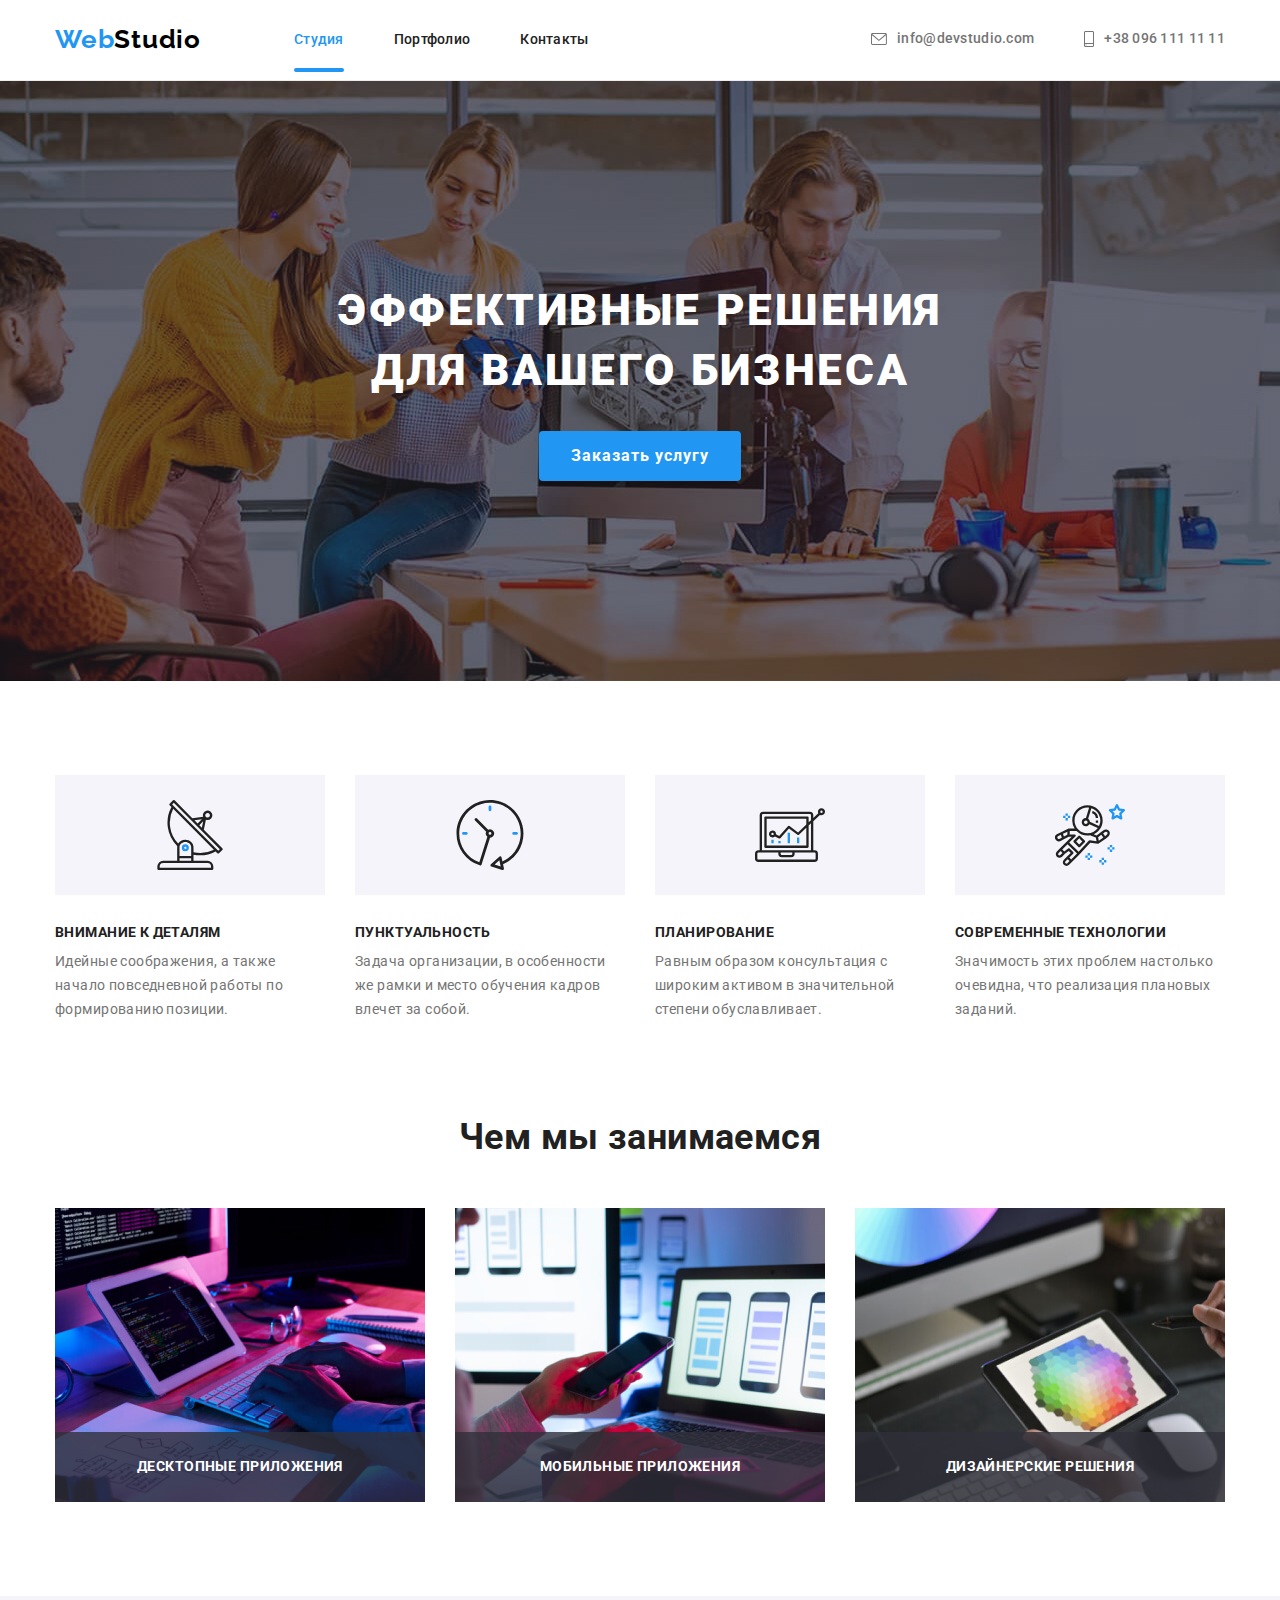
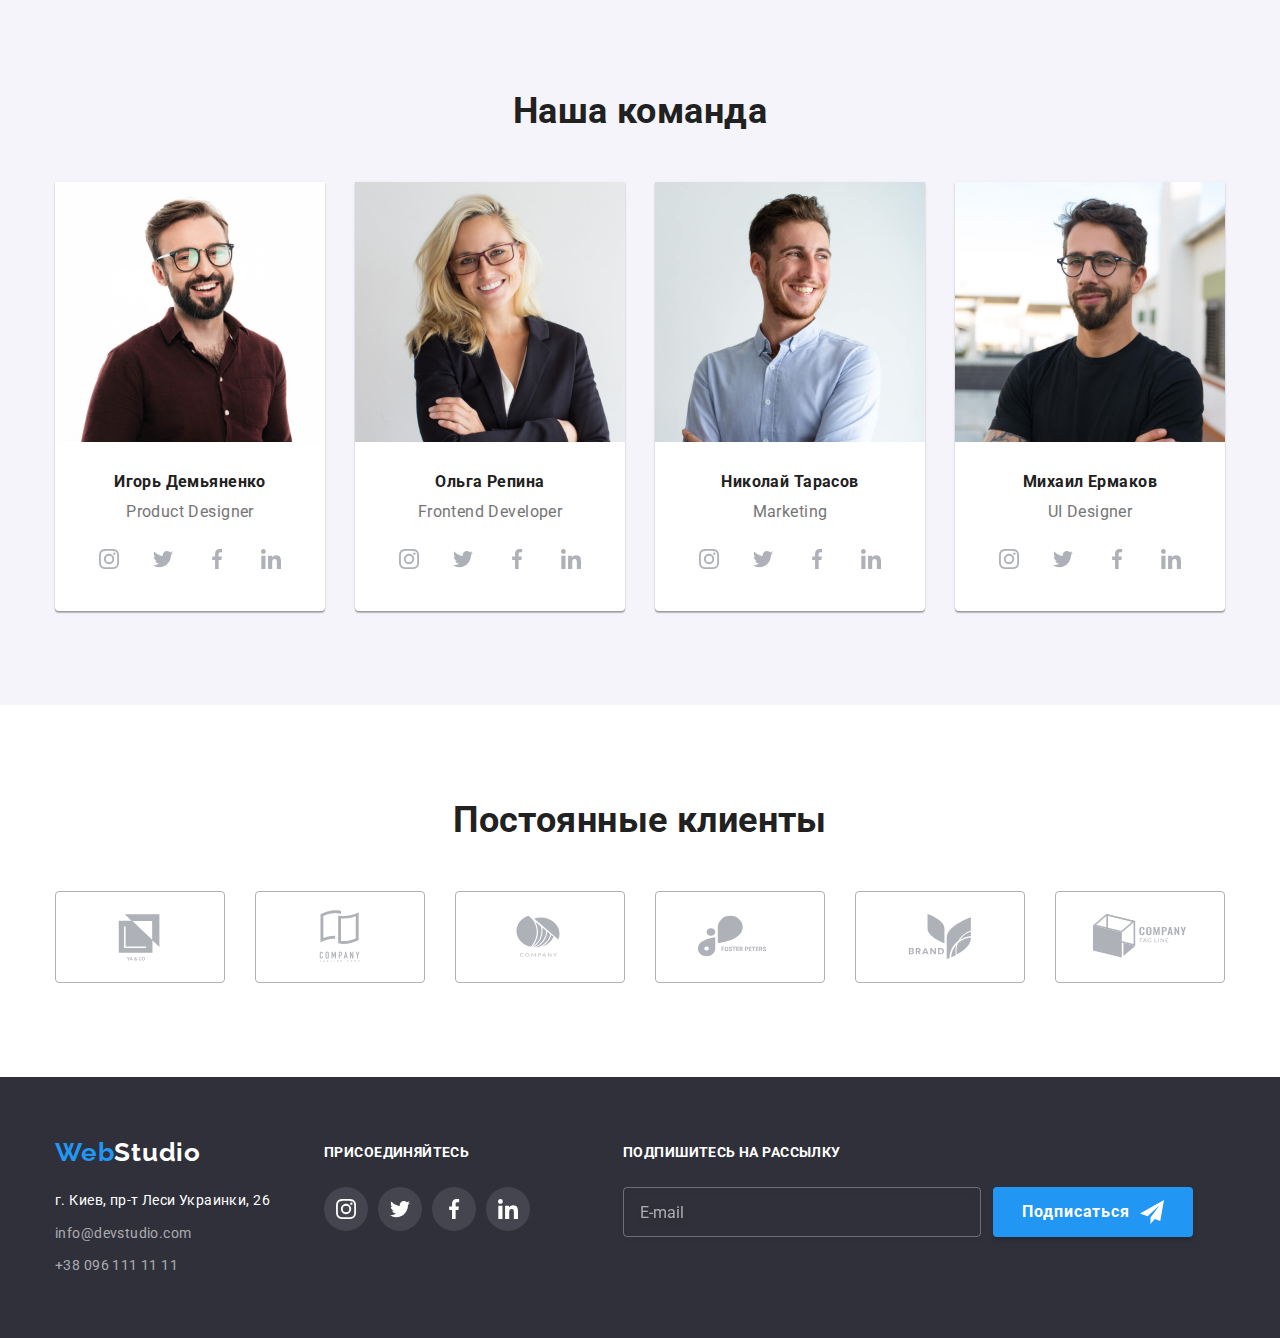
==== commit d4035cf6: "hw-6-complied" ====
--- a/index.html
+++ b/index.html
@@ -627,6 +627,7 @@
                 name="user-checkbox"
                 class="visually-hidden checkbox"
                 id="user-checkbox"
+                required
               />
               <label for="user-checkbox" class="checkbox-label text-label">
                 Соглашаюсь с рассылкой и принимаю
--- a/css/styles.css
+++ b/css/styles.css
@@ -21,6 +21,7 @@
   --grey-bg-color: #f5f4fa;
   --main-font-family: 'Roboto', sans-serif;
   --social-icon-color: #afb1b8;
+  --black-icon-color: #000000;
 }
 html {
   box-sizing: border-box;
@@ -135,7 +136,7 @@
   align-items: center;
 }
 .logo-header-word {
-  color: #000000;
+  color: var(--black-icon-color);
 }
 .site-nav {
   display: flex;
@@ -450,7 +451,6 @@
 }
 .box-social {
   margin-left: 30px;
-  border: 1px solid tomato;
 }
 .footer-social-list {
   display: flex;
@@ -483,7 +483,6 @@
 
 .box-subscribe {
   margin-left: 93px;
-  border: 1px solid tomato;
   width: 570px;
 }
 
@@ -505,6 +504,7 @@
   line-height: 1.25;
   color: var(--primary-white-color);
   outline: none;
+  padding-left: 16px;
 }
 
 .field-fotter-subscribe:focus {
@@ -515,7 +515,7 @@
 .field-fotter-subscribe:-webkit-autofill:hover,
 .field-fotter-subscribe:-webkit-autofill:focus {
   -webkit-text-fill-color: var(--primary-white-color);
-  -webkit-box-shadow: 0 0 0px 1000px var(--secondary-bg-color) inset;
+  box-shadow: 0 0 0px 1000px var(--secondary-bg-color) inset;
 }
 .field-fotter-subscribe::placeholder {
   color: rgba(255, 255, 255, 0.6);
@@ -693,7 +693,7 @@
 .icon-close-svg {
   width: 18px;
   height: 18px;
-  fill: #000000;
+  fill: var(--black-icon-color);
   background-color: var(--primary-white-color);
 }
 
@@ -751,6 +751,13 @@
 
 .modal-field:focus-within + .icon-user {
   fill: var(--accent-color);
+}
+
+.modal-field:-webkit-autofill,
+.modal-field:-webkit-autofill:hover,
+.modal-field:-webkit-autofill:focus {
+  -webkit-text-fill-color: var(--black-icon-color);
+  box-shadow: 0 0 0px 1000px var(--primary-white-color) inset;
 }
 
 .feedback-field {
@@ -799,11 +806,13 @@
 
 .checkbox-link {
   color: var(--accent-color);
+  margin-left: 5px;
 }
 .box-form .btn-actions {
   padding: 10px 55px;
   margin-left: auto;
   margin-right: auto;
+  transition: background-color 250ms cubic-bezier(0.4, 0, 0.2, 1);
 }
 
 .box-form .btn-actions:hover,
